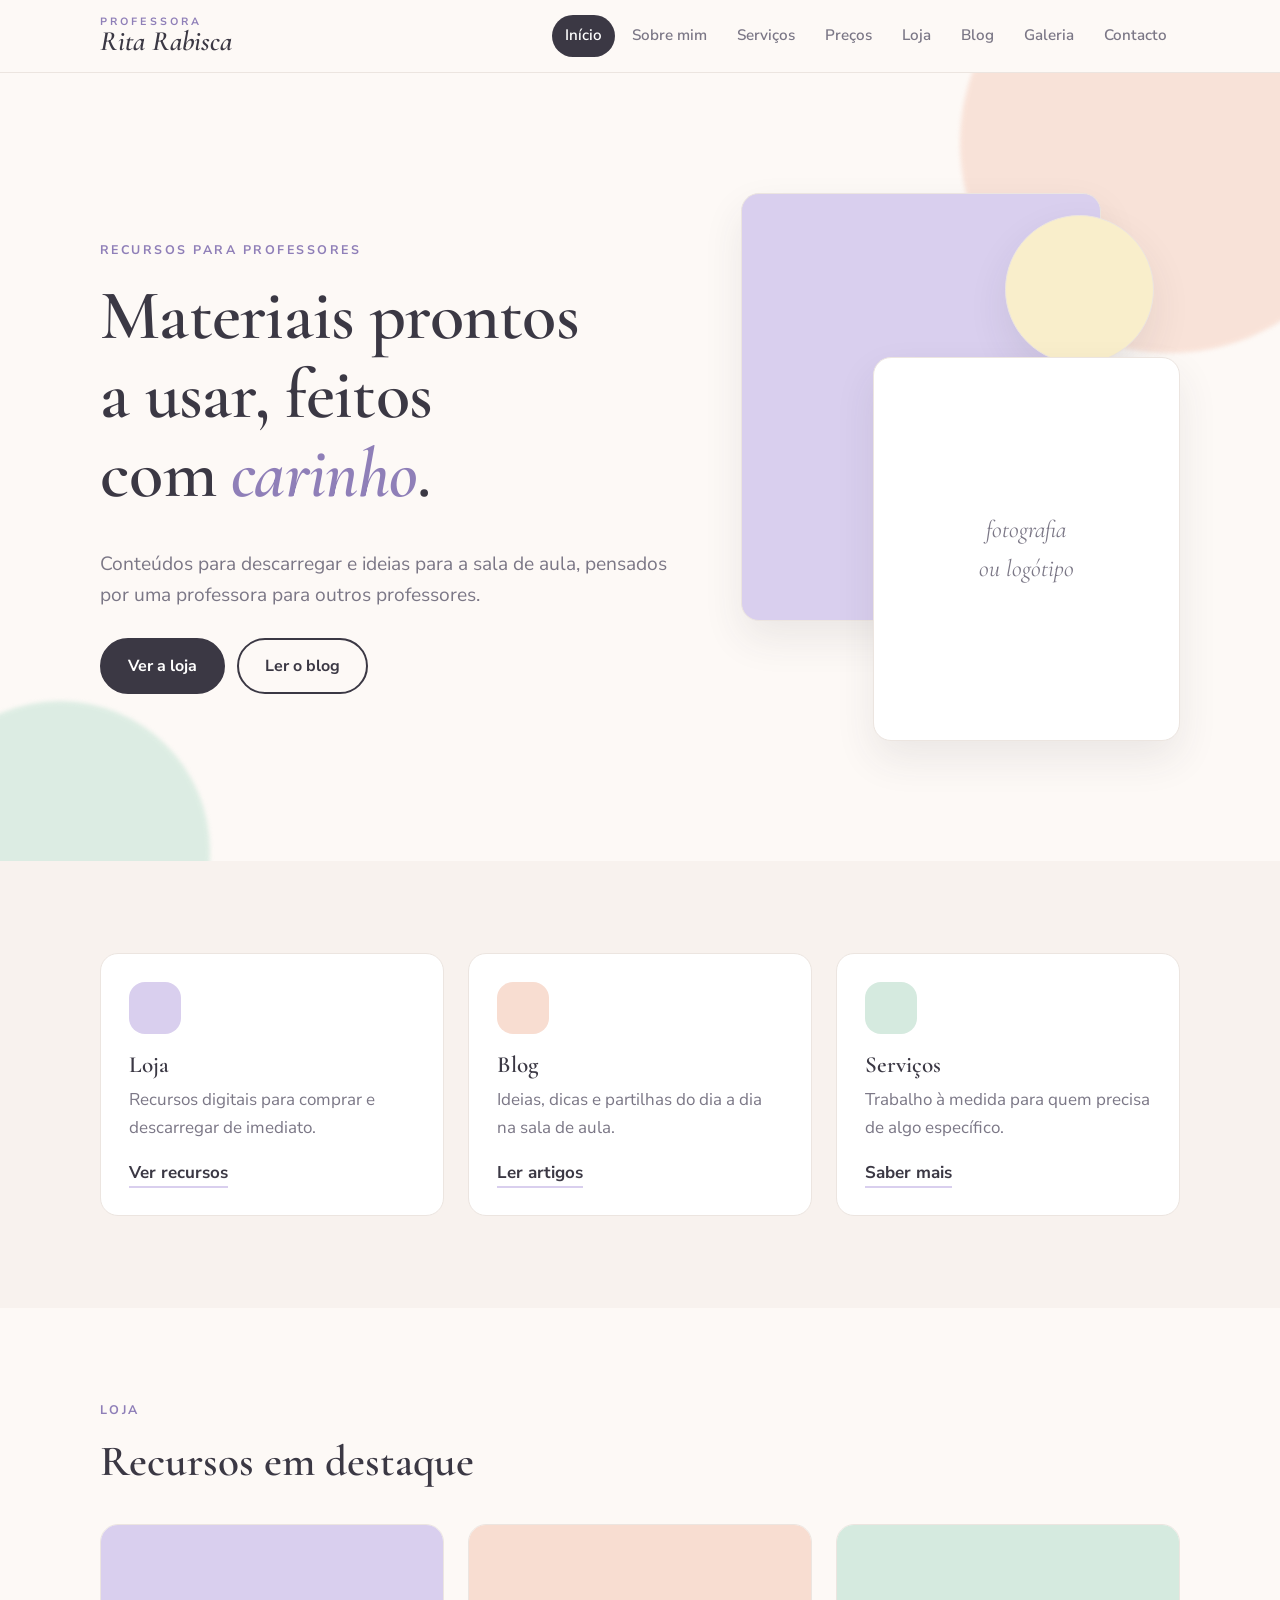
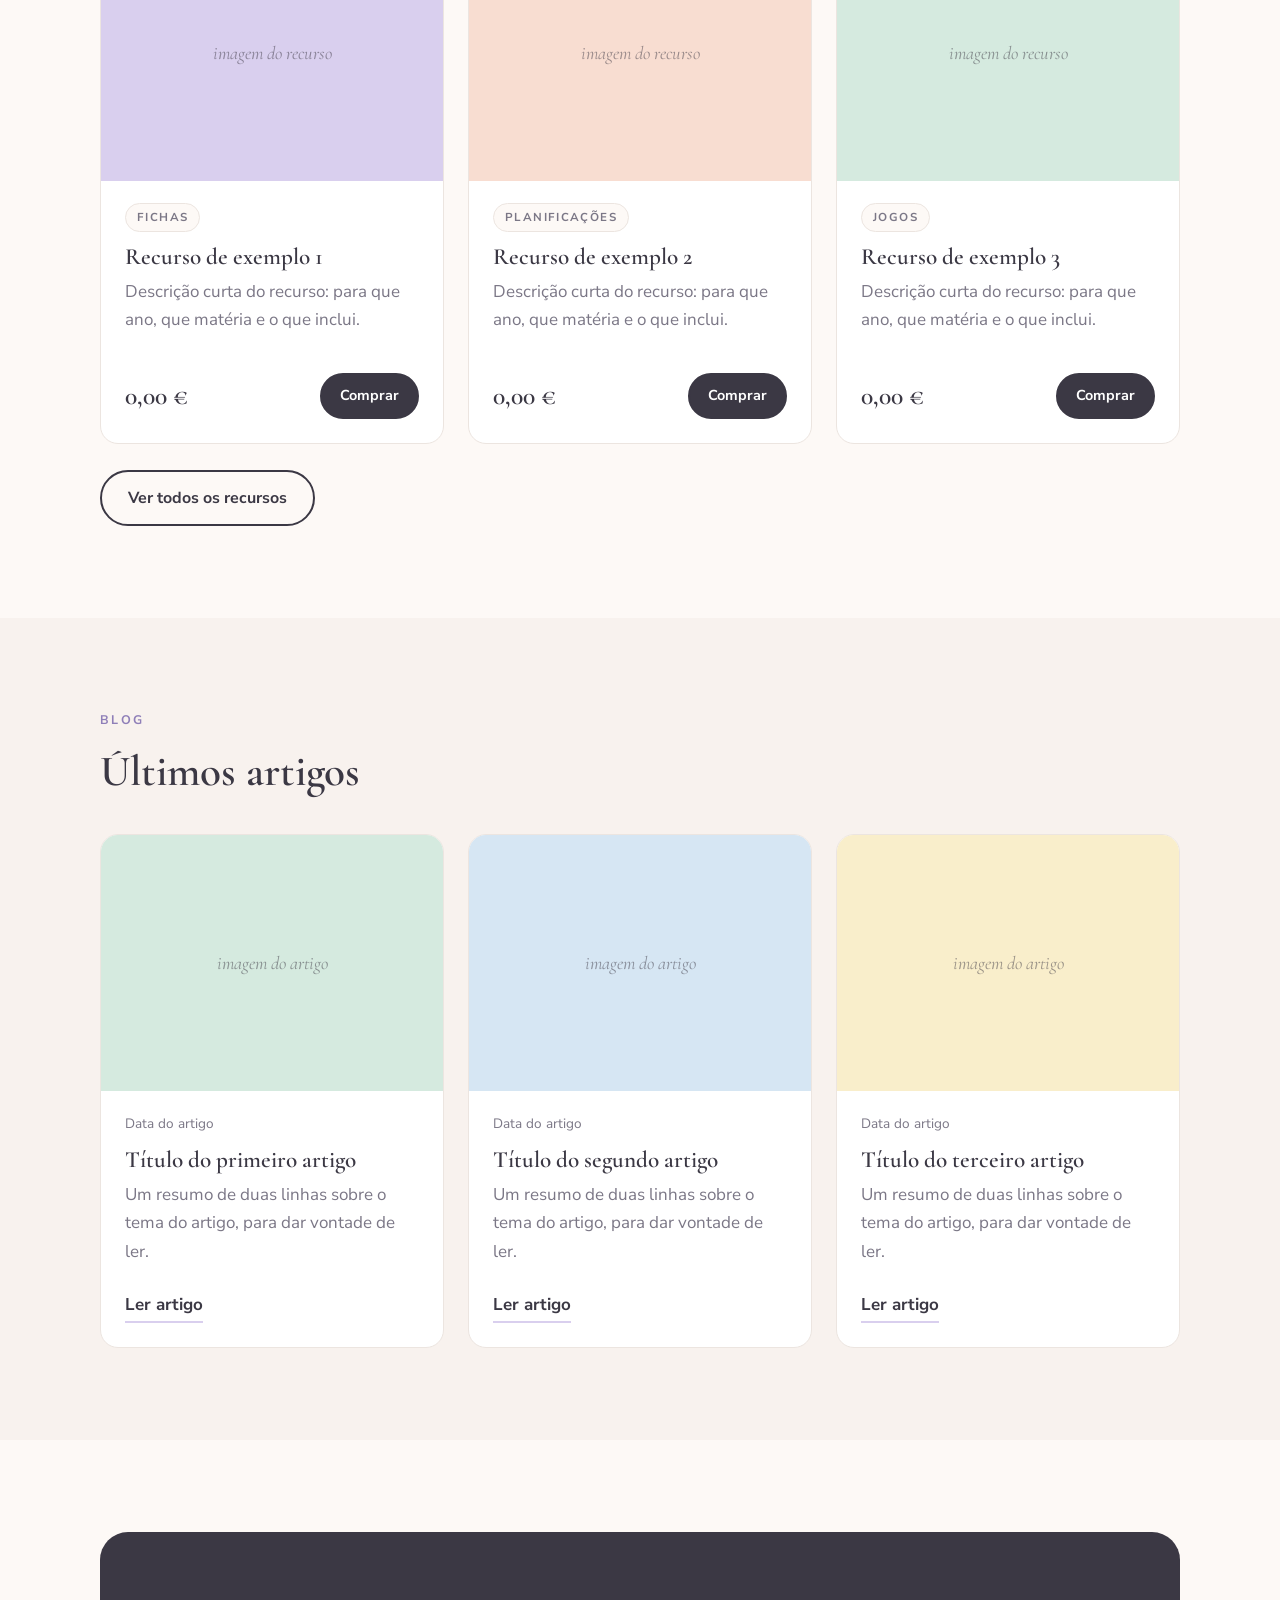
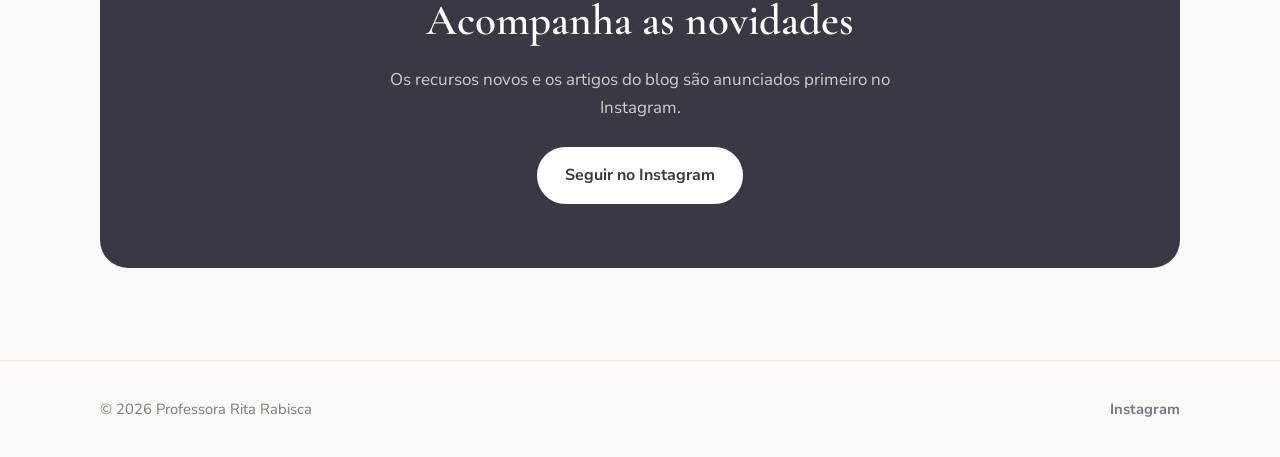
==== index.html @ 23acb867 "Publica o site da Professora Rita Rabisca Co-Authored-By: Claude Fable 5.2 <noreply@anthropic.com>" ====
<!doctype html>
<html lang="pt-PT">
<head>
<meta charset="utf-8">
<meta name="viewport" content="width=device-width, initial-scale=1">
<title>Professora Rita Rabisca</title>
<meta name="description" content="Recursos e ideias para professores, pela Professora Rita Rabisca.">
<link rel="preconnect" href="https://fonts.googleapis.com">
<link rel="preconnect" href="https://fonts.gstatic.com" crossorigin>
<link href="https://fonts.googleapis.com/css2?family=Cormorant+Garamond:ital,wght@0,500;0,600;1,500;1,600&family=Nunito+Sans:wght@400;600;700&display=swap" rel="stylesheet">
<link rel="stylesheet" href="style.css">
</head>
<body>
<header class="site-header">
  <div class="wrap">
    <a class="brand" href="index.html"><small>Professora</small><span>Rita Rabisca</span></a>
    <input type="checkbox" id="nav-toggle" class="nav-toggle" hidden>
    <label for="nav-toggle" class="nav-toggle-label">Menu</label>
    <nav class="nav" aria-label="Principal">
      <a href="index.html" aria-current="page">Início</a>
      <a href="sobre.html">Sobre mim</a>
      <a href="servicos.html">Serviços</a>
      <a href="precos.html">Preços</a>
      <a href="loja.html">Loja</a>
      <a href="blog.html">Blog</a>
      <a href="galeria.html">Galeria</a>
      <a href="contacto.html">Contacto</a>
    </nav>
  </div>
</header>
<main>
<div class="hero">
  <div class="blob a"></div><div class="blob b"></div>
  <div class="wrap">
    <div>
      <div class="eyebrow">Recursos para professores</div>
      <h1>Materiais prontos a usar, feitos com <em>carinho</em>.</h1>
      <p class="lead">Conteúdos para descarregar e ideias para a sala de aula, pensados por uma professora para outros professores.</p>
      <div class="btn-row"><a class="btn" href="loja.html">Ver a loja</a><a class="btn ghost" href="blog.html">Ler o blog</a></div>
    </div>
    <div class="hero-art" aria-hidden="true">
      <div class="card c1"></div><div class="card c3"></div>
      <div class="card c2">fotografia<br>ou logótipo</div>
    </div>
  </div>
</div>
<section class="tint"><div class="wrap">
  <div class="grid c3">
    <div class="card"><div class="icon lilac"></div><h3>Loja</h3><p class="muted">Recursos digitais para comprar e descarregar de imediato.</p><a class="link" href="loja.html">Ver recursos</a></div>
    <div class="card"><div class="icon peach"></div><h3>Blog</h3><p class="muted">Ideias, dicas e partilhas do dia a dia na sala de aula.</p><a class="link" href="blog.html">Ler artigos</a></div>
    <div class="card"><div class="icon mint"></div><h3>Serviços</h3><p class="muted">Trabalho à medida para quem precisa de algo específico.</p><a class="link" href="servicos.html">Saber mais</a></div>
  </div>
</div></section>
<section><div class="wrap">
  <div class="section-head"><div class="eyebrow">Loja</div><h2>Recursos em destaque</h2></div>
  <div class="grid c3">
    <article class="card product">
      <div class="thumb lilac">imagem do recurso</div>
      <div class="body">
        <span class="tag">Fichas</span>
        <h3>Recurso de exemplo 1</h3>
        <p class="muted">Descrição curta do recurso: para que ano, que matéria e o que inclui.</p>
        <div class="foot"><span class="price">0,00 €</span><a class="btn small" href="#">Comprar</a></div>
      </div>
    </article>
    <article class="card product">
      <div class="thumb peach">imagem do recurso</div>
      <div class="body">
        <span class="tag">Planificações</span>
        <h3>Recurso de exemplo 2</h3>
        <p class="muted">Descrição curta do recurso: para que ano, que matéria e o que inclui.</p>
        <div class="foot"><span class="price">0,00 €</span><a class="btn small" href="#">Comprar</a></div>
      </div>
    </article>
    <article class="card product">
      <div class="thumb mint">imagem do recurso</div>
      <div class="body">
        <span class="tag">Jogos</span>
        <h3>Recurso de exemplo 3</h3>
        <p class="muted">Descrição curta do recurso: para que ano, que matéria e o que inclui.</p>
        <div class="foot"><span class="price">0,00 €</span><a class="btn small" href="#">Comprar</a></div>
      </div>
    </article>
  </div>
  <div class="btn-row"><a class="btn ghost" href="loja.html">Ver todos os recursos</a></div>
</div></section>
<section class="tint"><div class="wrap">
  <div class="section-head"><div class="eyebrow">Blog</div><h2>Últimos artigos</h2></div>
  <div class="grid c3">
    <article class="card post">
      <div class="thumb mint">imagem do artigo</div>
      <div class="body">
        <time>Data do artigo</time>
        <h3>Título do primeiro artigo</h3>
        <p class="muted">Um resumo de duas linhas sobre o tema do artigo, para dar vontade de ler.</p>
        <a class="link" href="#" style="align-self:flex-start;margin-top:auto">Ler artigo</a>
      </div>
    </article>
    <article class="card post">
      <div class="thumb sky">imagem do artigo</div>
      <div class="body">
        <time>Data do artigo</time>
        <h3>Título do segundo artigo</h3>
        <p class="muted">Um resumo de duas linhas sobre o tema do artigo, para dar vontade de ler.</p>
        <a class="link" href="#" style="align-self:flex-start;margin-top:auto">Ler artigo</a>
      </div>
    </article>
    <article class="card post">
      <div class="thumb butter">imagem do artigo</div>
      <div class="body">
        <time>Data do artigo</time>
        <h3>Título do terceiro artigo</h3>
        <p class="muted">Um resumo de duas linhas sobre o tema do artigo, para dar vontade de ler.</p>
        <a class="link" href="#" style="align-self:flex-start;margin-top:auto">Ler artigo</a>
      </div>
    </article>
  </div>
</div></section>
<section><div class="wrap"><div class="cta">
  <h2>Acompanha as novidades</h2>
  <p>Os recursos novos e os artigos do blog são anunciados primeiro no Instagram.</p>
  <div class="btn-row" style="justify-content:center"><a class="btn" href="https://www.instagram.com/" target="_blank" rel="noopener">Seguir no Instagram</a></div>
</div></div></section>
</main>
<footer class="site-footer">
  <div class="wrap">
    <span>© 2026 Professora Rita Rabisca</span>
    <span><a href="https://www.instagram.com/" target="_blank" rel="noopener">Instagram</a></span>
  </div>
</footer>
</body>
</html>
---- style.css ----
:root {
  --bg: #fdf9f6;
  --surface: #ffffff;
  --ink: #3b3844;
  --muted: #7b7786;
  --line: #ece5e0;
  --lilac: #d9cfee;
  --lilac-deep: #8f7fb8;
  --peach: #f8ddd1;
  --mint: #d5eadf;
  --sky: #d6e6f3;
  --butter: #f9eecb;
  --radius: 18px;
  --serif: "Cormorant Garamond", Georgia, "Times New Roman", serif;
  --sans: "Nunito Sans", "Segoe UI", system-ui, sans-serif;
}

* { box-sizing: border-box; }
html { scroll-behavior: smooth; }
body {
  margin: 0;
  background: var(--bg);
  color: var(--ink);
  font-family: var(--sans);
  font-size: 17px;
  line-height: 1.65;
}
img { max-width: 100%; display: block; }
a { color: inherit; }
h1, h2, h3 { font-family: var(--serif); font-weight: 600; line-height: 1.12; margin: 0 0 .5em; text-wrap: balance; }
h1 { font-size: clamp(2.5rem, 6vw, 4.4rem); letter-spacing: -.01em; }
h2 { font-size: clamp(1.9rem, 3.6vw, 2.7rem); }
h3 { font-size: 1.45rem; }
p { margin: 0 0 1em; }
.wrap { width: min(1080px, 100% - 40px); margin-inline: auto; }
.muted { color: var(--muted); }
.eyebrow { font-size: .78rem; letter-spacing: .2em; text-transform: uppercase; color: var(--lilac-deep); font-weight: 700; margin-bottom: 1rem; }

/* Cabeçalho */
.site-header { position: sticky; top: 0; z-index: 10; background: rgba(253, 249, 246, .92); backdrop-filter: blur(8px); border-bottom: 1px solid var(--line); }
.site-header .wrap { display: flex; align-items: center; justify-content: space-between; gap: 20px; min-height: 72px; flex-wrap: wrap; }
.brand { text-decoration: none; display: flex; flex-direction: column; line-height: 1; padding: 10px 0; }
.brand small { font-size: .66rem; letter-spacing: .28em; text-transform: uppercase; color: var(--lilac-deep); font-weight: 700; }
.brand span { font-family: var(--serif); font-size: 1.75rem; font-weight: 600; font-style: italic; }
.nav { display: flex; gap: 4px; flex-wrap: wrap; }
.nav a { text-decoration: none; padding: 8px 13px; border-radius: 999px; font-size: .95rem; font-weight: 600; color: var(--muted); transition: background .2s, color .2s; }
.nav a:hover { background: var(--lilac); color: var(--ink); }
.nav a[aria-current="page"] { background: var(--ink); color: #fff; }
.nav-toggle, .nav-toggle-label { display: none; }

/* Botões */
.btn { display: inline-block; text-decoration: none; font-weight: 700; padding: 13px 26px; border-radius: 999px; background: var(--ink); color: #fff; border: 2px solid var(--ink); transition: transform .15s, background .2s, color .2s; cursor: pointer; font-family: inherit; font-size: 1rem; }
.btn:hover { transform: translateY(-2px); }
.btn.ghost { background: transparent; color: var(--ink); }
.btn.ghost:hover { background: var(--ink); color: #fff; }
.btn.small { padding: 9px 18px; font-size: .9rem; }
.btn-row { display: flex; gap: 12px; flex-wrap: wrap; margin-top: 1.6rem; }

/* Hero */
.hero { position: relative; overflow: hidden; padding: clamp(60px, 10vw, 120px) 0; }
.hero .wrap { position: relative; z-index: 1; display: grid; grid-template-columns: 1.15fr .85fr; gap: 48px; align-items: center; }
.hero p.lead { font-size: 1.2rem; color: var(--muted); max-width: 34em; }
.hero h1 em { font-style: italic; color: var(--lilac-deep); }
.blob { position: absolute; border-radius: 50%; filter: blur(2px); opacity: .8; z-index: 0; }
.blob.a { width: 420px; height: 420px; background: var(--peach); top: -140px; right: -100px; }
.blob.b { width: 300px; height: 300px; background: var(--mint); bottom: -140px; left: -90px; }
.hero-art { position: relative; aspect-ratio: 4 / 5; }
.hero-art .card { position: absolute; border-radius: var(--radius); box-shadow: 0 18px 40px rgba(59, 56, 68, .09); }
.hero-art .c1 { inset: 0 18% 22% 0; background: var(--lilac); }
.hero-art .c2 { inset: 30% 0 0 30%; background: var(--surface); border: 1px solid var(--line); display: grid; place-items: center; text-align: center; padding: 24px; font-family: var(--serif); font-style: italic; font-size: 1.5rem; color: var(--muted); }
.hero-art .c3 { width: 34%; aspect-ratio: 1; right: 6%; top: 4%; background: var(--butter); border-radius: 50%; }

/* Secções */
section { padding: clamp(52px, 8vw, 92px) 0; }
section.tint { background: #f8f2ee; }
.section-head { max-width: 640px; margin-bottom: 2.4rem; }
.page-head { padding: clamp(52px, 8vw, 88px) 0 0; }
.page-head p { font-size: 1.15rem; color: var(--muted); max-width: 38em; }

.grid { display: grid; gap: 24px; }
.grid.c3 { grid-template-columns: repeat(3, 1fr); }
.grid.c2 { grid-template-columns: repeat(2, 1fr); }

.card { background: var(--surface); border: 1px solid var(--line); border-radius: var(--radius); padding: 28px; }
.card h3 { margin-bottom: .35em; }
.card p:last-child { margin-bottom: 0; }
.icon { width: 52px; height: 52px; border-radius: 16px; margin-bottom: 18px; }
.lilac { background: var(--lilac); } .peach { background: var(--peach); } .mint { background: var(--mint); }
.sky { background: var(--sky); } .butter { background: var(--butter); }
.link { font-weight: 700; text-decoration: none; border-bottom: 2px solid var(--lilac); padding-bottom: 2px; }
.link:hover { border-color: var(--lilac-deep); }

/* Produtos e artigos */
.product, .post { padding: 0; overflow: hidden; display: flex; flex-direction: column; }
.thumb { aspect-ratio: 4 / 3; display: grid; place-items: center; font-family: var(--serif); font-style: italic; font-size: 1.15rem; color: rgba(59, 56, 68, .5); }
.product .body, .post .body { padding: 22px 24px 24px; display: flex; flex-direction: column; gap: 8px; flex: 1; }
.tag { align-self: flex-start; font-size: .72rem; letter-spacing: .12em; text-transform: uppercase; font-weight: 700; padding: 4px 11px; border-radius: 999px; background: var(--bg); border: 1px solid var(--line); color: var(--muted); }
.product h3, .post h3 { margin: 4px 0 0; }
.product .foot { display: flex; justify-content: space-between; align-items: center; margin-top: auto; padding-top: 14px; }
.price { font-family: var(--serif); font-size: 1.6rem; font-weight: 600; }
.post time { font-size: .85rem; color: var(--muted); }

/* Preços */
.plan { text-align: center; }
.plan .price { font-size: 2.6rem; display: block; margin: .2em 0 .4em; }
.plan ul { list-style: none; padding: 0; margin: 0 0 1.6em; color: var(--muted); }
.plan li { padding: 9px 0; border-bottom: 1px solid var(--line); }
.plan.featured { background: var(--lilac); border-color: transparent; }
.plan.featured ul, .plan.featured li { color: var(--ink); border-color: rgba(59, 56, 68, .14); }

/* Sobre */
.about { display: grid; grid-template-columns: .8fr 1.2fr; gap: 48px; align-items: center; }
.portrait { aspect-ratio: 4 / 5; border-radius: 200px 200px var(--radius) var(--radius); background: var(--peach); display: grid; place-items: center; font-family: var(--serif); font-style: italic; color: rgba(59, 56, 68, .5); }

/* Galeria */
.gallery { display: grid; grid-template-columns: repeat(4, 1fr); grid-auto-rows: 190px; gap: 16px; }
.gallery div { border-radius: var(--radius); }
.gallery .tall { grid-row: span 2; }
.gallery .wide { grid-column: span 2; }

/* Faixa de chamada */
.cta { background: var(--ink); color: #fff; border-radius: 28px; padding: clamp(36px, 6vw, 64px); text-align: center; }
.cta p { color: rgba(255, 255, 255, .75); max-width: 34em; margin-inline: auto; }
.cta .btn { background: #fff; color: var(--ink); border-color: #fff; }

.note { background: var(--butter); border-radius: var(--radius); padding: 16px 20px; font-size: .95rem; margin-top: 2rem; }

/* Rodapé */
.site-footer { border-top: 1px solid var(--line); padding: 36px 0; color: var(--muted); font-size: .92rem; }
.site-footer .wrap { display: flex; justify-content: space-between; gap: 16px; flex-wrap: wrap; }
.site-footer a { text-decoration: none; font-weight: 700; }

@media (max-width: 860px) {
  .hero .wrap, .about { grid-template-columns: 1fr; }
  .hero-art { max-width: 380px; }
  .portrait { max-width: 340px; }
  .grid.c3, .grid.c2 { grid-template-columns: 1fr; }
  .gallery { grid-template-columns: repeat(2, 1fr); grid-auto-rows: 150px; }
  .nav-toggle-label { display: block; cursor: pointer; font-weight: 700; padding: 8px 14px; border: 2px solid var(--ink); border-radius: 999px; font-size: .9rem; }
  .nav { display: none; width: 100%; flex-direction: column; padding-bottom: 14px; }
  .nav-toggle:checked ~ .nav { display: flex; }
}
@media (prefers-reduced-motion: reduce) { * { transition: none !important; scroll-behavior: auto !important; } }
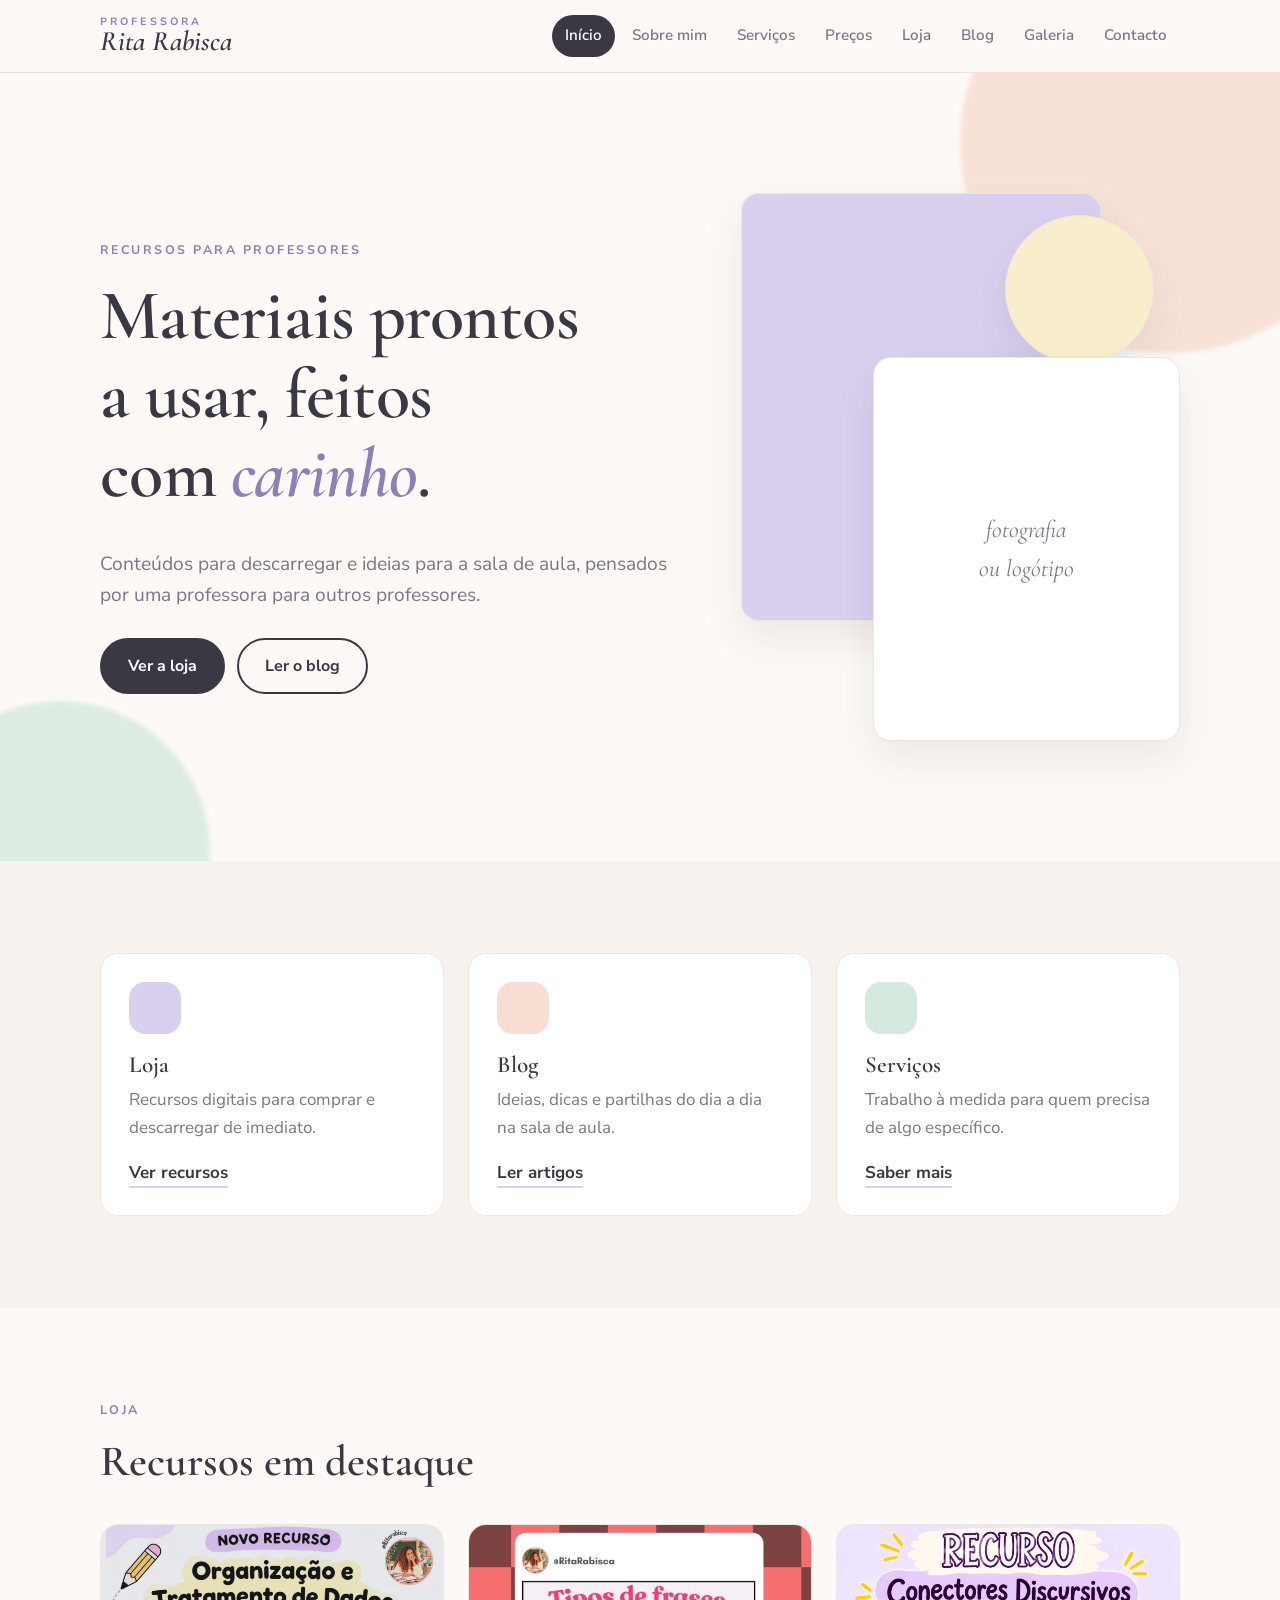
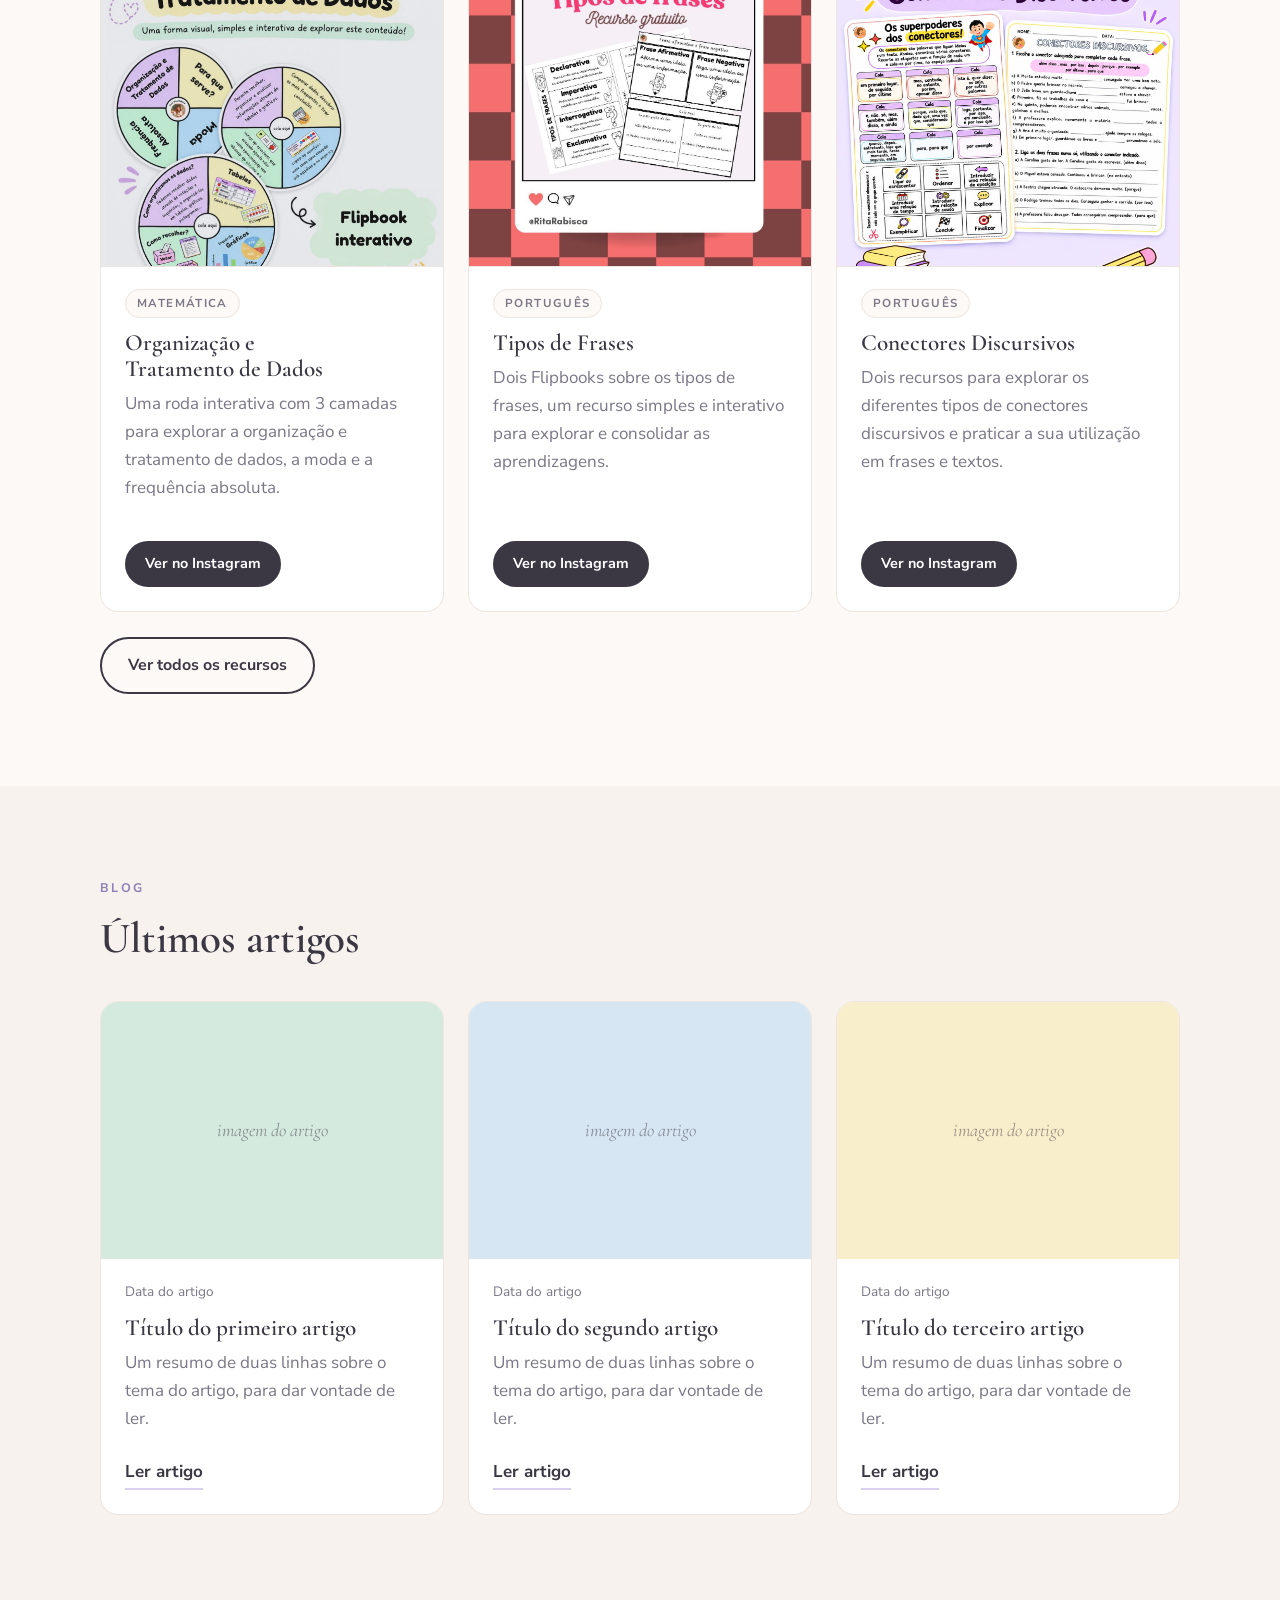
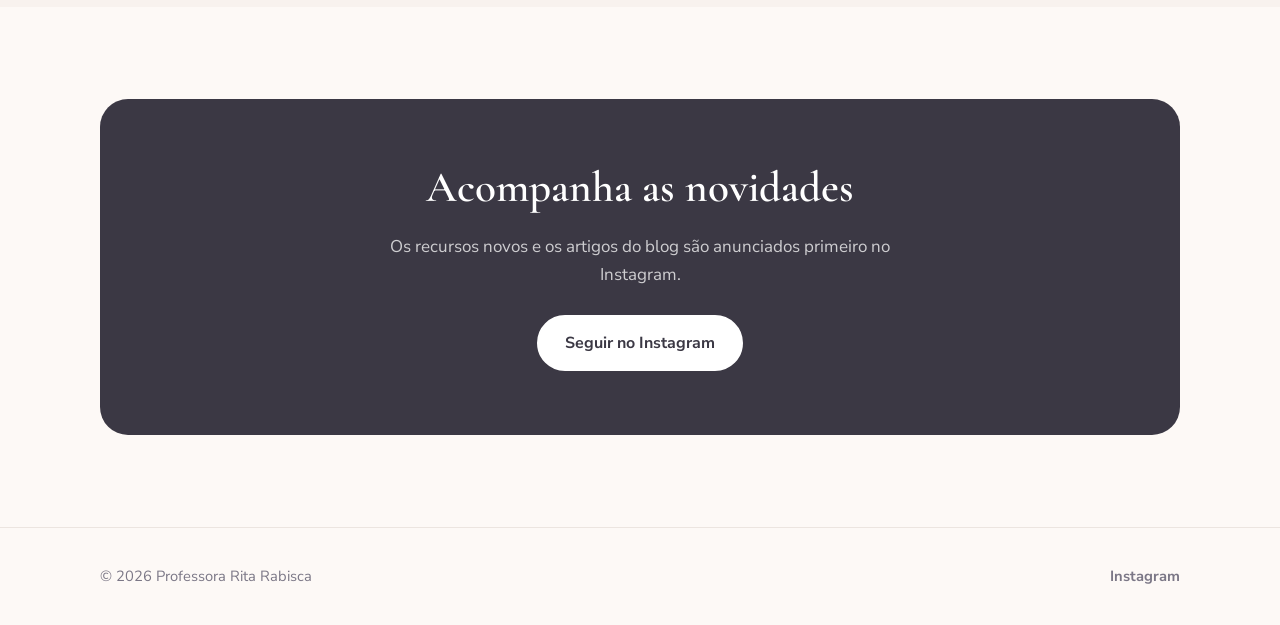
==== commit dae76686: "Recursos em destaque com as publicações do Instagram Co-Authored-By: Claude Fable 5.2 <noreply@anthr" ====
--- a/index.html
+++ b/index.html
@@ -55,30 +55,30 @@
   <div class="section-head"><div class="eyebrow">Loja</div><h2>Recursos em destaque</h2></div>
   <div class="grid c3">
     <article class="card product">
-      <div class="thumb lilac">imagem do recurso</div>
+      <img class="thumb-img" src="img/organizacao-tratamento-dados.jpg" width="1361" height="1637" loading="lazy" alt="Roda interativa de três camadas sobre Organização e Tratamento de Dados">
       <div class="body">
-        <span class="tag">Fichas</span>
-        <h3>Recurso de exemplo 1</h3>
-        <p class="muted">Descrição curta do recurso: para que ano, que matéria e o que inclui.</p>
-        <div class="foot"><span class="price">0,00 €</span><a class="btn small" href="#">Comprar</a></div>
+        <span class="tag">Matemática</span>
+        <h3>Organização e Tratamento de Dados</h3>
+        <p class="muted">Uma roda interativa com 3 camadas para explorar a organização e tratamento de dados, a moda e a frequência absoluta.</p>
+        <div class="foot"><a class="btn small" href="https://www.instagram.com/p/DfxnQ2EAd8D/" target="_blank" rel="noopener">Ver no Instagram</a></div>
       </div>
     </article>
     <article class="card product">
-      <div class="thumb peach">imagem do recurso</div>
+      <img class="thumb-img" src="img/tipos-de-frases.jpg" width="1080" height="1080" loading="lazy" alt="Flipbooks sobre os tipos de frases">
       <div class="body">
-        <span class="tag">Planificações</span>
-        <h3>Recurso de exemplo 2</h3>
-        <p class="muted">Descrição curta do recurso: para que ano, que matéria e o que inclui.</p>
-        <div class="foot"><span class="price">0,00 €</span><a class="btn small" href="#">Comprar</a></div>
+        <span class="tag">Português</span>
+        <h3>Tipos de Frases</h3>
+        <p class="muted">Dois Flipbooks sobre os tipos de frases, um recurso simples e interativo para explorar e consolidar as aprendizagens.</p>
+        <div class="foot"><a class="btn small" href="https://www.instagram.com/p/DfpGpT-giHb/" target="_blank" rel="noopener">Ver no Instagram</a></div>
       </div>
     </article>
     <article class="card product">
-      <div class="thumb mint">imagem do recurso</div>
+      <img class="thumb-img" src="img/conectores-discursivos.jpg" width="1312" height="1436" loading="lazy" alt="Dois recursos sobre conectores discursivos">
       <div class="body">
-        <span class="tag">Jogos</span>
-        <h3>Recurso de exemplo 3</h3>
-        <p class="muted">Descrição curta do recurso: para que ano, que matéria e o que inclui.</p>
-        <div class="foot"><span class="price">0,00 €</span><a class="btn small" href="#">Comprar</a></div>
+        <span class="tag">Português</span>
+        <h3>Conectores Discursivos</h3>
+        <p class="muted">Dois recursos para explorar os diferentes tipos de conectores discursivos e praticar a sua utilização em frases e textos.</p>
+        <div class="foot"><a class="btn small" href="https://www.instagram.com/p/DfgDUSGIa8d/" target="_blank" rel="noopener">Ver no Instagram</a></div>
       </div>
     </article>
   </div>
@@ -119,13 +119,13 @@
 <section><div class="wrap"><div class="cta">
   <h2>Acompanha as novidades</h2>
   <p>Os recursos novos e os artigos do blog são anunciados primeiro no Instagram.</p>
-  <div class="btn-row" style="justify-content:center"><a class="btn" href="https://www.instagram.com/" target="_blank" rel="noopener">Seguir no Instagram</a></div>
+  <div class="btn-row" style="justify-content:center"><a class="btn" href="https://www.instagram.com/rita.rabisca/" target="_blank" rel="noopener">Seguir no Instagram</a></div>
 </div></div></section>
 </main>
 <footer class="site-footer">
   <div class="wrap">
     <span>© 2026 Professora Rita Rabisca</span>
-    <span><a href="https://www.instagram.com/" target="_blank" rel="noopener">Instagram</a></span>
+    <span><a href="https://www.instagram.com/rita.rabisca/" target="_blank" rel="noopener">Instagram</a></span>
   </div>
 </footer>
 </body>
--- a/style.css
+++ b/style.css
@@ -94,6 +94,9 @@
 .product, .post { padding: 0; overflow: hidden; display: flex; flex-direction: column; }
 .thumb { aspect-ratio: 4 / 3; display: grid; place-items: center; font-family: var(--serif); font-style: italic; font-size: 1.15rem; color: rgba(59, 56, 68, .5); }
 .product .body, .post .body { padding: 22px 24px 24px; display: flex; flex-direction: column; gap: 8px; flex: 1; }
+.thumb-img { display: block; width: 100%; height: auto; aspect-ratio: 1 / 1; object-fit: cover; object-position: top; border-bottom: 1px solid var(--line); }
+.post .shot { display: block; width: 100%; height: auto; border-bottom: 1px solid var(--line); }
+.post .btn-row { margin-top: auto; padding-top: 10px; }
 .tag { align-self: flex-start; font-size: .72rem; letter-spacing: .12em; text-transform: uppercase; font-weight: 700; padding: 4px 11px; border-radius: 999px; background: var(--bg); border: 1px solid var(--line); color: var(--muted); }
 .product h3, .post h3 { margin: 4px 0 0; }
 .product .foot { display: flex; justify-content: space-between; align-items: center; margin-top: auto; padding-top: 14px; }
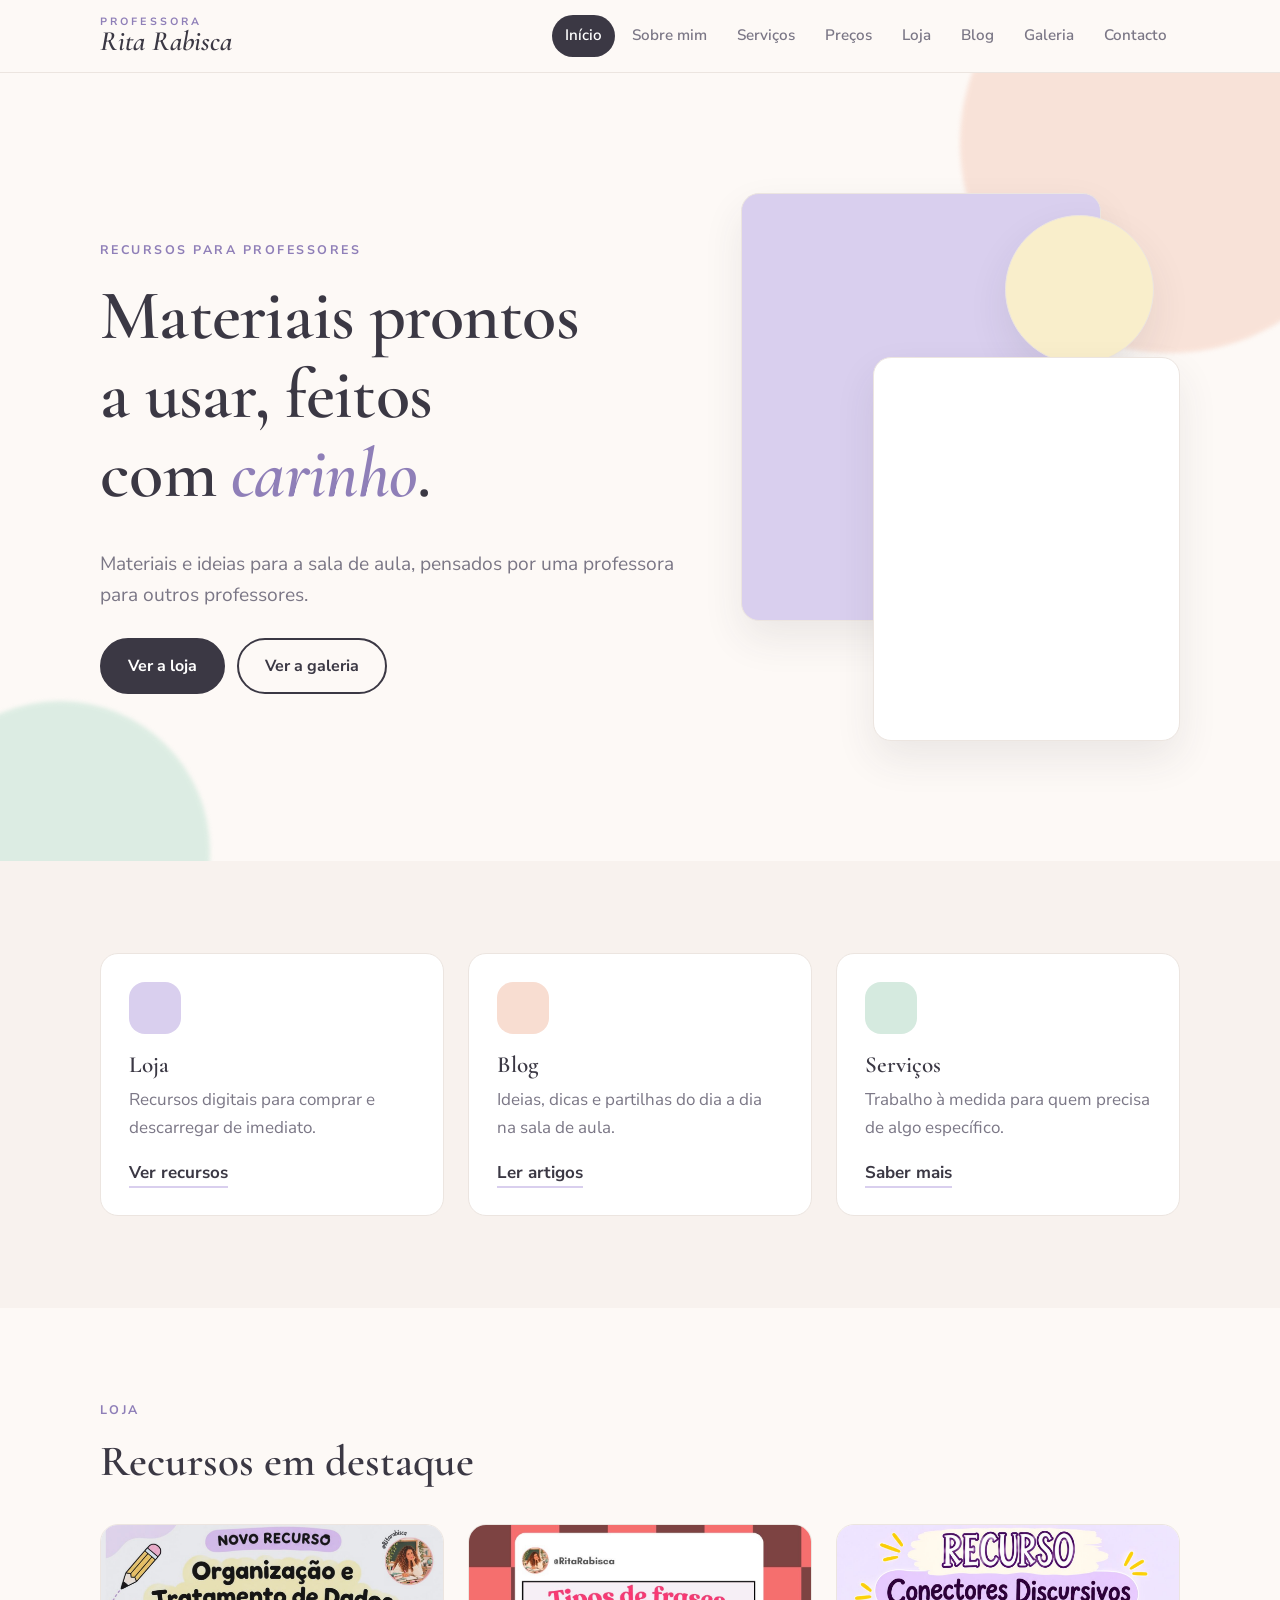
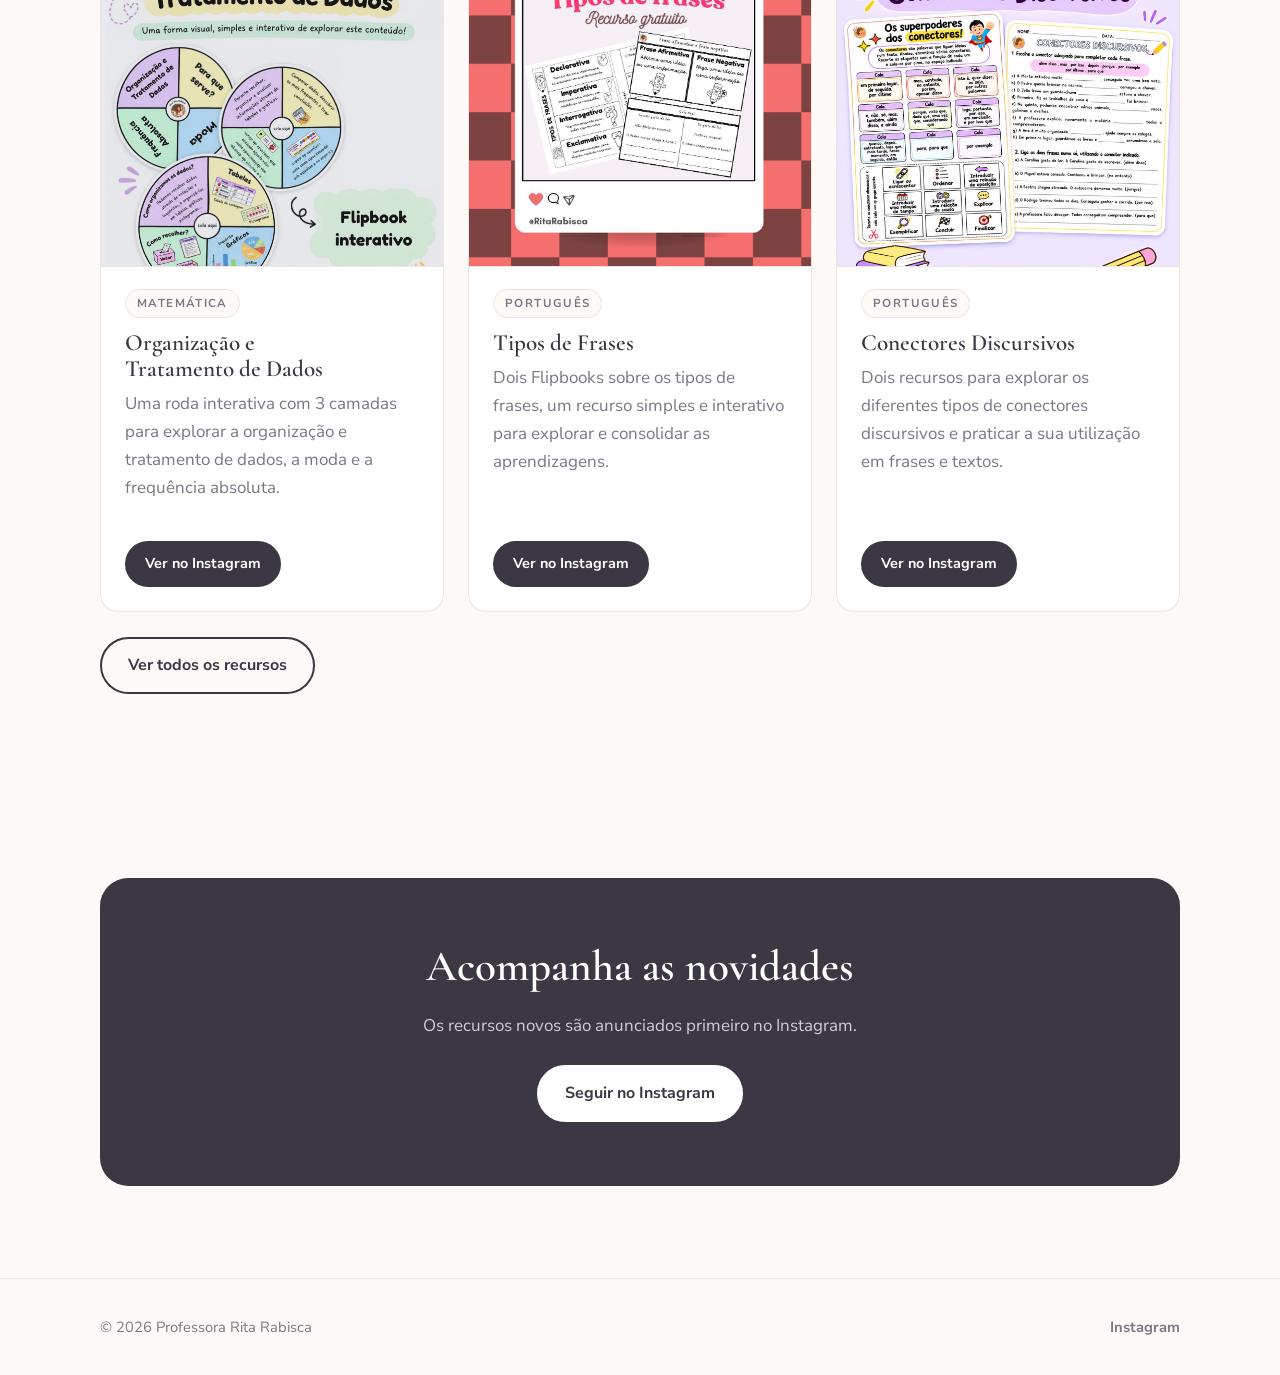
==== commit 5cabbd8c: "Loja com recursos reais, textos corrigidos e menu completo Loja com os 4 recursos e "pedir por mensa" ====
--- a/index.html
+++ b/index.html
@@ -35,12 +35,12 @@
     <div>
       <div class="eyebrow">Recursos para professores</div>
       <h1>Materiais prontos a usar, feitos com <em>carinho</em>.</h1>
-      <p class="lead">Conteúdos para descarregar e ideias para a sala de aula, pensados por uma professora para outros professores.</p>
-      <div class="btn-row"><a class="btn" href="loja.html">Ver a loja</a><a class="btn ghost" href="blog.html">Ler o blog</a></div>
+      <p class="lead">Materiais e ideias para a sala de aula, pensados por uma professora para outros professores.</p>
+      <div class="btn-row"><a class="btn" href="loja.html">Ver a loja</a><a class="btn ghost" href="galeria.html">Ver a galeria</a></div>
     </div>
     <div class="hero-art" aria-hidden="true">
       <div class="card c1"></div><div class="card c3"></div>
-      <div class="card c2">fotografia<br>ou logótipo</div>
+      <div class="card c2"></div>
     </div>
   </div>
 </div>
@@ -84,41 +84,9 @@
   </div>
   <div class="btn-row"><a class="btn ghost" href="loja.html">Ver todos os recursos</a></div>
 </div></section>
-<section class="tint"><div class="wrap">
-  <div class="section-head"><div class="eyebrow">Blog</div><h2>Últimos artigos</h2></div>
-  <div class="grid c3">
-    <article class="card post">
-      <div class="thumb mint">imagem do artigo</div>
-      <div class="body">
-        <time>Data do artigo</time>
-        <h3>Título do primeiro artigo</h3>
-        <p class="muted">Um resumo de duas linhas sobre o tema do artigo, para dar vontade de ler.</p>
-        <a class="link" href="#" style="align-self:flex-start;margin-top:auto">Ler artigo</a>
-      </div>
-    </article>
-    <article class="card post">
-      <div class="thumb sky">imagem do artigo</div>
-      <div class="body">
-        <time>Data do artigo</time>
-        <h3>Título do segundo artigo</h3>
-        <p class="muted">Um resumo de duas linhas sobre o tema do artigo, para dar vontade de ler.</p>
-        <a class="link" href="#" style="align-self:flex-start;margin-top:auto">Ler artigo</a>
-      </div>
-    </article>
-    <article class="card post">
-      <div class="thumb butter">imagem do artigo</div>
-      <div class="body">
-        <time>Data do artigo</time>
-        <h3>Título do terceiro artigo</h3>
-        <p class="muted">Um resumo de duas linhas sobre o tema do artigo, para dar vontade de ler.</p>
-        <a class="link" href="#" style="align-self:flex-start;margin-top:auto">Ler artigo</a>
-      </div>
-    </article>
-  </div>
-</div></section>
 <section><div class="wrap"><div class="cta">
   <h2>Acompanha as novidades</h2>
-  <p>Os recursos novos e os artigos do blog são anunciados primeiro no Instagram.</p>
+  <p>Os recursos novos são anunciados primeiro no Instagram.</p>
   <div class="btn-row" style="justify-content:center"><a class="btn" href="https://www.instagram.com/rita.rabisca/" target="_blank" rel="noopener">Seguir no Instagram</a></div>
 </div></div></section>
 </main>
--- a/style.css
+++ b/style.css
@@ -100,6 +100,8 @@
 .tag { align-self: flex-start; font-size: .72rem; letter-spacing: .12em; text-transform: uppercase; font-weight: 700; padding: 4px 11px; border-radius: 999px; background: var(--bg); border: 1px solid var(--line); color: var(--muted); }
 .product h3, .post h3 { margin: 4px 0 0; }
 .product .foot { display: flex; justify-content: space-between; align-items: center; margin-top: auto; padding-top: 14px; }
+.product .foot { flex-wrap: wrap; gap: 10px; }
+.product .foot .btn-row { margin-top: 0; gap: 8px; }
 .price { font-family: var(--serif); font-size: 1.6rem; font-weight: 600; }
 .post time { font-size: .85rem; color: var(--muted); }
 
